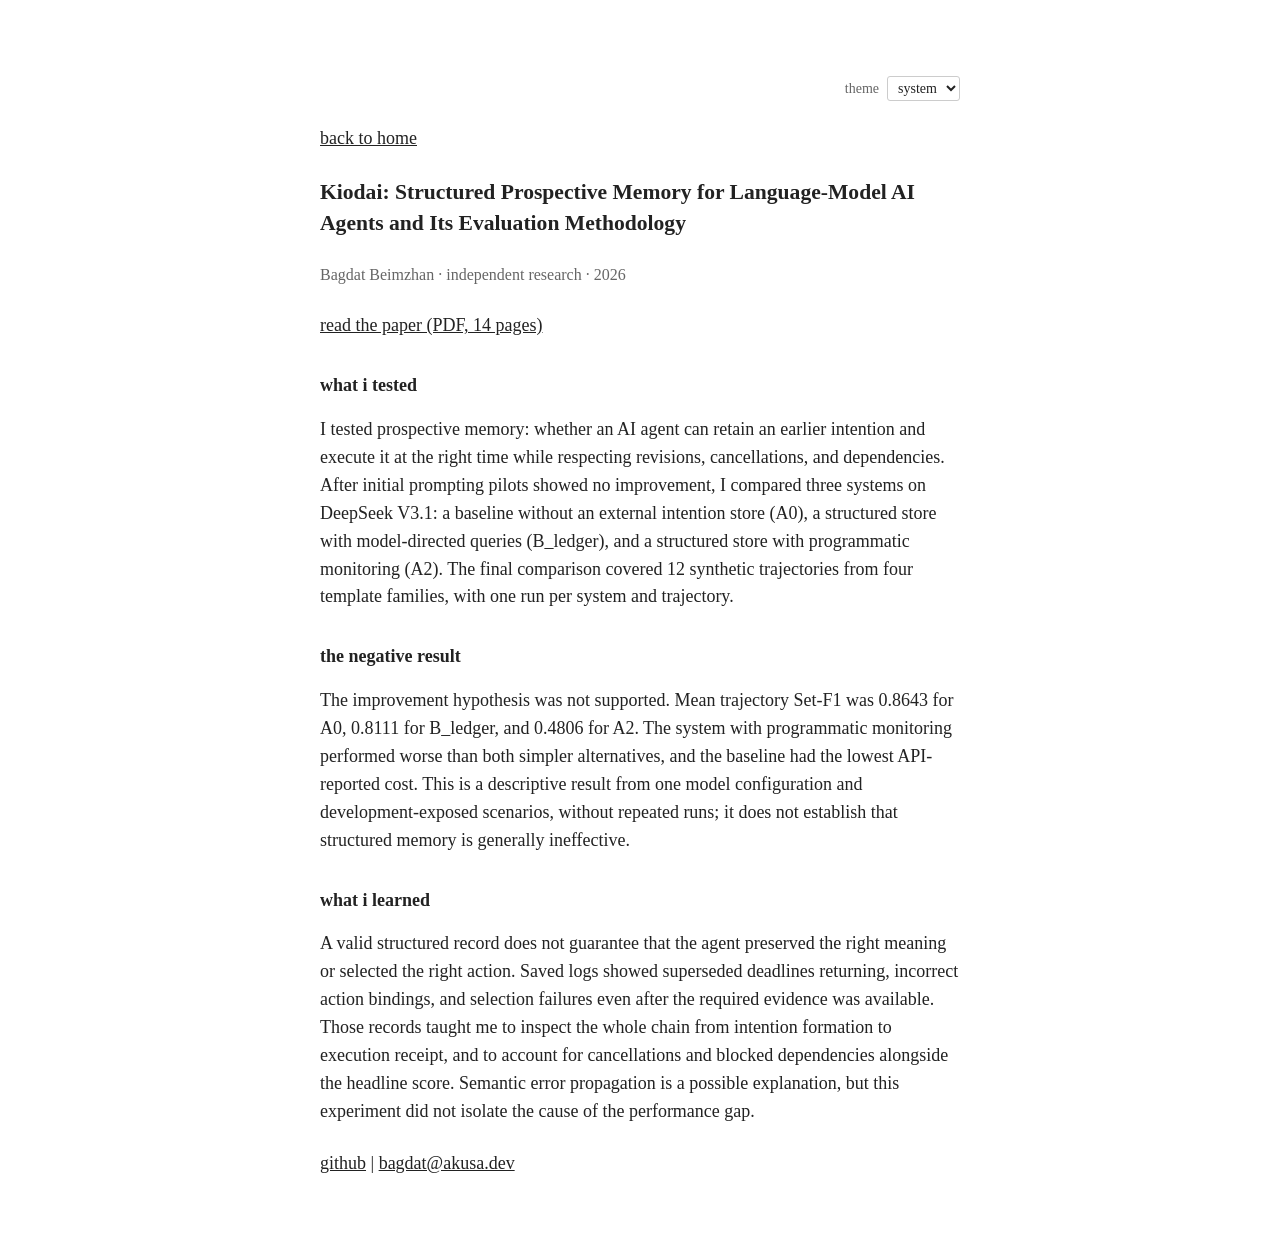
==== kiodai/index.html @ 0b1d7a59 "update 1" ====
<!doctype html>
<html lang="en">
<head>
  <meta charset="utf-8">
  <meta name="viewport" content="width=device-width, initial-scale=1">
  <title>Kiodai - Bagdat Beimzhan</title>
  <meta name="description" content="Kiodai: Bagdat Beimzhan's research on prospective memory in AI agents, evaluated on DeepSeek V3.1, including its negative result and limitations.">
  <script src="/theme.js"></script>
  <link rel="icon" href="/favicon.jpg">
  <link rel="stylesheet" href="/style.css">
</head>
<body>
  <main>
    <div class="theme-control">
      <label for="theme">theme</label>
      <select id="theme" data-theme-picker>
        <option value="system">system</option>
        <option value="light">light</option>
        <option value="dark">dark</option>
      </select>
    </div>

    <p><a href="/">back to home</a></p>
    <h1>Kiodai: Structured Prospective Memory for Language-Model AI Agents and Its Evaluation Methodology</h1>
    <p class="byline">Bagdat Beimzhan · independent research · 2026</p>

    <p><a href="/papers/Kiodai.pdf">read the paper (PDF, 14 pages)</a></p>

    <h2>what i tested</h2>
    <p>I tested prospective memory: whether an AI agent can retain an earlier intention and execute it at the right time while respecting revisions, cancellations, and dependencies. After initial prompting pilots showed no improvement, I compared three systems on DeepSeek V3.1: a baseline without an external intention store (A0), a structured store with model-directed queries (B_ledger), and a structured store with programmatic monitoring (A2). The final comparison covered 12 synthetic trajectories from four template families, with one run per system and trajectory.</p>

    <h2>the negative result</h2>
    <p>The improvement hypothesis was not supported. Mean trajectory Set-F1 was 0.8643 for A0, 0.8111 for B_ledger, and 0.4806 for A2. The system with programmatic monitoring performed worse than both simpler alternatives, and the baseline had the lowest API-reported cost. This is a descriptive result from one model configuration and development-exposed scenarios, without repeated runs; it does not establish that structured memory is generally ineffective.</p>

    <h2>what i learned</h2>
    <p>A valid structured record does not guarantee that the agent preserved the right meaning or selected the right action. Saved logs showed superseded deadlines returning, incorrect action bindings, and selection failures even after the required evidence was available. Those records taught me to inspect the whole chain from intention formation to execution receipt, and to account for cancellations and blocked dependencies alongside the headline score. Semantic error propagation is a possible explanation, but this experiment did not isolate the cause of the performance gap.</p>

    <p><a href="https://github.com/Bagnesium">github</a> | <a href="mailto:bagdat@akusa.dev">bagdat@akusa.dev</a></p>
  </main>
</body>
</html>
---- style.css ----
:root {
  color-scheme: light;
  --page-bg: #fff;
  --page-text: #222;
  --muted: #666;
  --control-border: #ccc;
}

:root[data-theme="dark"] {
  color-scheme: dark;
  --page-bg: #171717;
  --page-text: #e5e5e5;
  --muted: #aaa;
  --control-border: #555;
}

@media (prefers-color-scheme: dark) {
  :root:not([data-theme="light"]):not([data-theme="dark"]) {
    color-scheme: dark;
    --page-bg: #171717;
    --page-text: #e5e5e5;
    --muted: #aaa;
    --control-border: #555;
  }
}

html {
  background: var(--page-bg);
  color: var(--page-text);
  font-family: Georgia, "Times New Roman", serif;
  font-size: 18px;
  line-height: 1.55;
}

body {
  margin: 0;
}

main {
  max-width: 640px;
  margin: 76px auto;
  padding: 0 24px;
}

p {
  margin: 0 0 24px;
}

ul {
  margin: -10px 0 26px;
  padding-left: 36px;
}

li {
  margin: 4px 0;
}

a {
  color: inherit;
}

.theme-control {
  display: flex;
  justify-content: flex-end;
  align-items: center;
  gap: 8px;
  margin-bottom: 24px;
  color: var(--muted);
  font-size: 14px;
}

.theme-control select {
  padding: 3px 6px;
  border: 1px solid var(--control-border);
  border-radius: 3px;
  background: var(--page-bg);
  color: var(--page-text);
  font: inherit;
}

:focus-visible {
  outline: 2px solid var(--page-text);
  outline-offset: 4px;
}

h1 {
  margin: 0 0 24px;
  font-size: 1.2rem;
  line-height: 1.45;
}

h2 {
  margin: 32px 0 16px;
  font-size: 1rem;
}

.byline {
  color: var(--muted);
  font-size: 16px;
}

@media (max-width: 640px) {
  html {
    font-size: 16px;
  }

  main {
    margin: 42px auto;
    padding: 0 22px;
  }
}
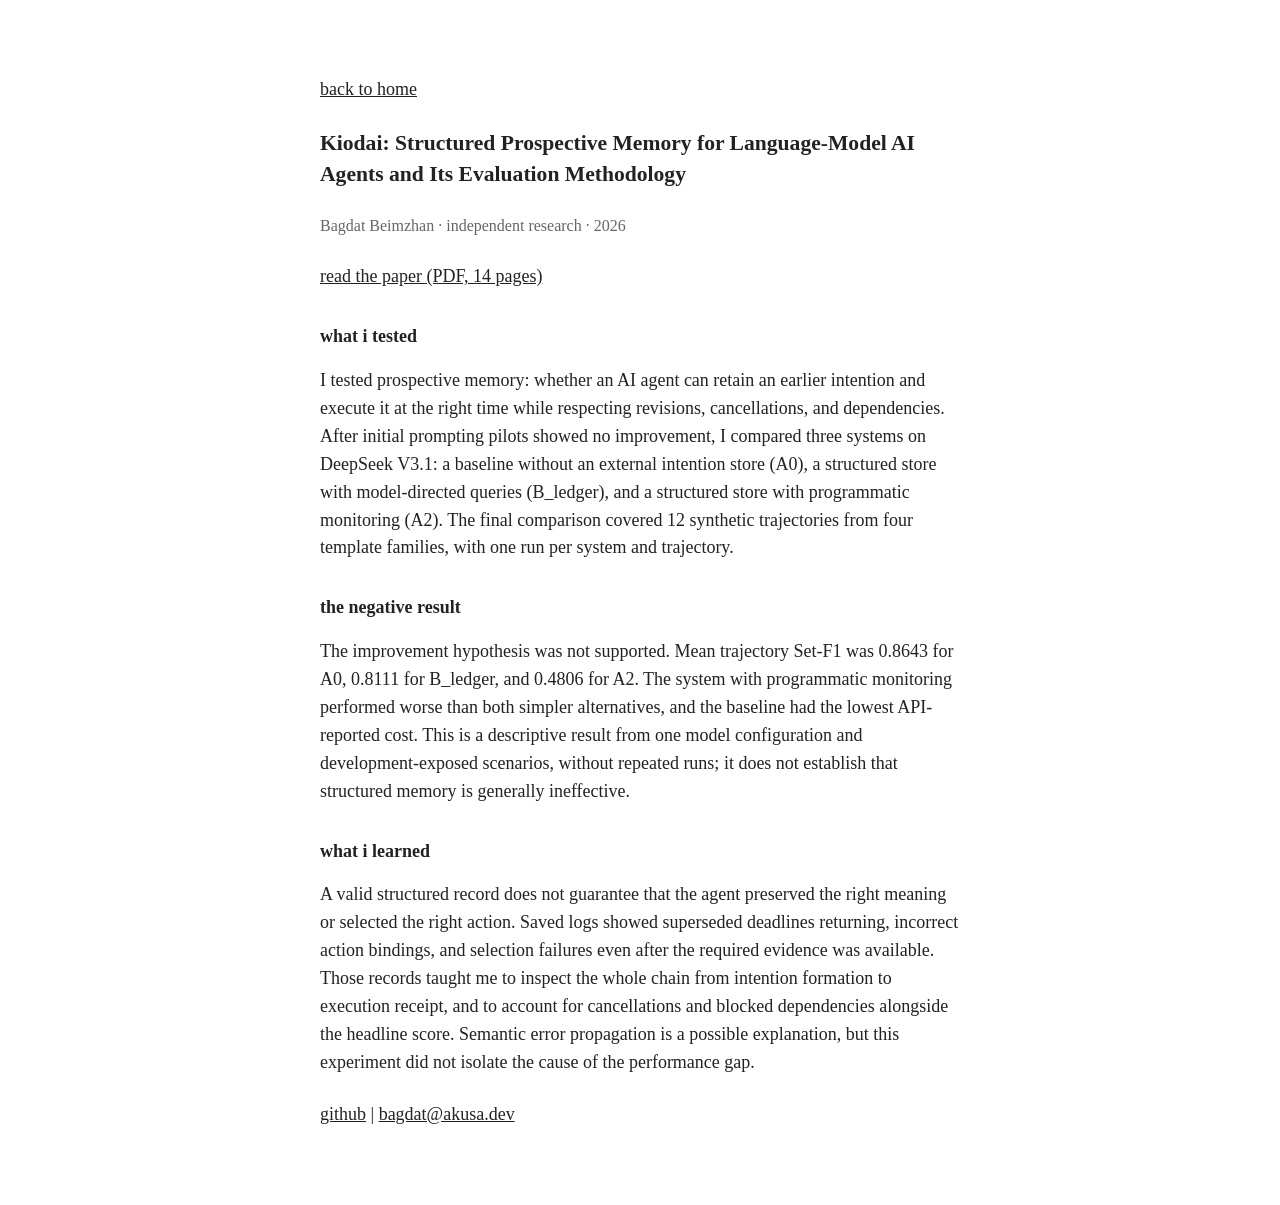
==== commit aae245b6: "update 2" ====
--- a/kiodai/index.html
+++ b/kiodai/index.html
@@ -5,21 +5,11 @@
   <meta name="viewport" content="width=device-width, initial-scale=1">
   <title>Kiodai - Bagdat Beimzhan</title>
   <meta name="description" content="Kiodai: Bagdat Beimzhan's research on prospective memory in AI agents, evaluated on DeepSeek V3.1, including its negative result and limitations.">
-  <script src="/theme.js"></script>
   <link rel="icon" href="/favicon.jpg">
   <link rel="stylesheet" href="/style.css">
 </head>
 <body>
   <main>
-    <div class="theme-control">
-      <label for="theme">theme</label>
-      <select id="theme" data-theme-picker>
-        <option value="system">system</option>
-        <option value="light">light</option>
-        <option value="dark">dark</option>
-      </select>
-    </div>
-
     <p><a href="/">back to home</a></p>
     <h1>Kiodai: Structured Prospective Memory for Language-Model AI Agents and Its Evaluation Methodology</h1>
     <p class="byline">Bagdat Beimzhan · independent research · 2026</p>
--- a/style.css
+++ b/style.css
@@ -1,26 +1,15 @@
 :root {
-  color-scheme: light;
+  color-scheme: light dark;
   --page-bg: #fff;
   --page-text: #222;
   --muted: #666;
-  --control-border: #ccc;
-}
-
-:root[data-theme="dark"] {
-  color-scheme: dark;
-  --page-bg: #171717;
-  --page-text: #e5e5e5;
-  --muted: #aaa;
-  --control-border: #555;
 }
 
 @media (prefers-color-scheme: dark) {
-  :root:not([data-theme="light"]):not([data-theme="dark"]) {
-    color-scheme: dark;
+  :root {
     --page-bg: #171717;
     --page-text: #e5e5e5;
     --muted: #aaa;
-    --control-border: #555;
   }
 }
 
@@ -59,25 +48,6 @@
   color: inherit;
 }
 
-.theme-control {
-  display: flex;
-  justify-content: flex-end;
-  align-items: center;
-  gap: 8px;
-  margin-bottom: 24px;
-  color: var(--muted);
-  font-size: 14px;
-}
-
-.theme-control select {
-  padding: 3px 6px;
-  border: 1px solid var(--control-border);
-  border-radius: 3px;
-  background: var(--page-bg);
-  color: var(--page-text);
-  font: inherit;
-}
-
 :focus-visible {
   outline: 2px solid var(--page-text);
   outline-offset: 4px;
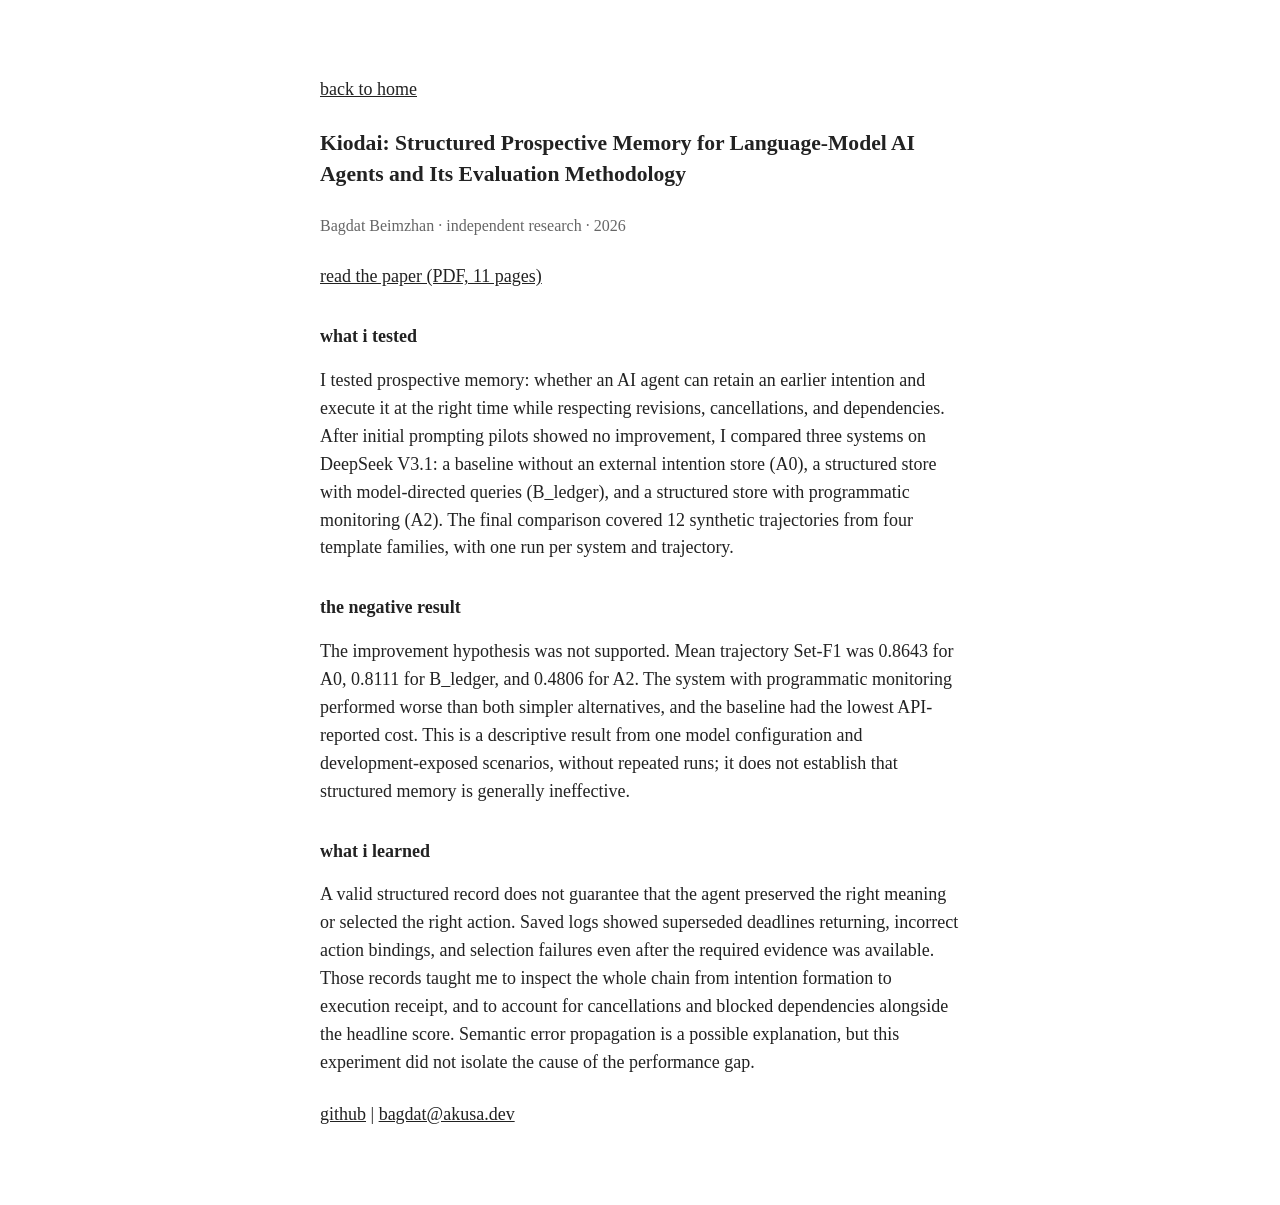
==== commit 775933d5: "update 4" ====
--- a/kiodai/index.html
+++ b/kiodai/index.html
@@ -14,7 +14,7 @@
     <h1>Kiodai: Structured Prospective Memory for Language-Model AI Agents and Its Evaluation Methodology</h1>
     <p class="byline">Bagdat Beimzhan · independent research · 2026</p>
 
-    <p><a href="/papers/Kiodai.pdf">read the paper (PDF, 14 pages)</a></p>
+    <p><a href="/papers/Kiodai.pdf">read the paper (PDF, 11 pages)</a></p>
 
     <h2>what i tested</h2>
     <p>I tested prospective memory: whether an AI agent can retain an earlier intention and execute it at the right time while respecting revisions, cancellations, and dependencies. After initial prompting pilots showed no improvement, I compared three systems on DeepSeek V3.1: a baseline without an external intention store (A0), a structured store with model-directed queries (B_ledger), and a structured store with programmatic monitoring (A2). The final comparison covered 12 synthetic trajectories from four template families, with one run per system and trajectory.</p>
--- a/style.css
+++ b/style.css
@@ -19,6 +19,11 @@
   font-family: Georgia, "Times New Roman", serif;
   font-size: 18px;
   line-height: 1.55;
+  scrollbar-width: none;
+}
+
+html::-webkit-scrollbar {
+  display: none;
 }
 
 body {
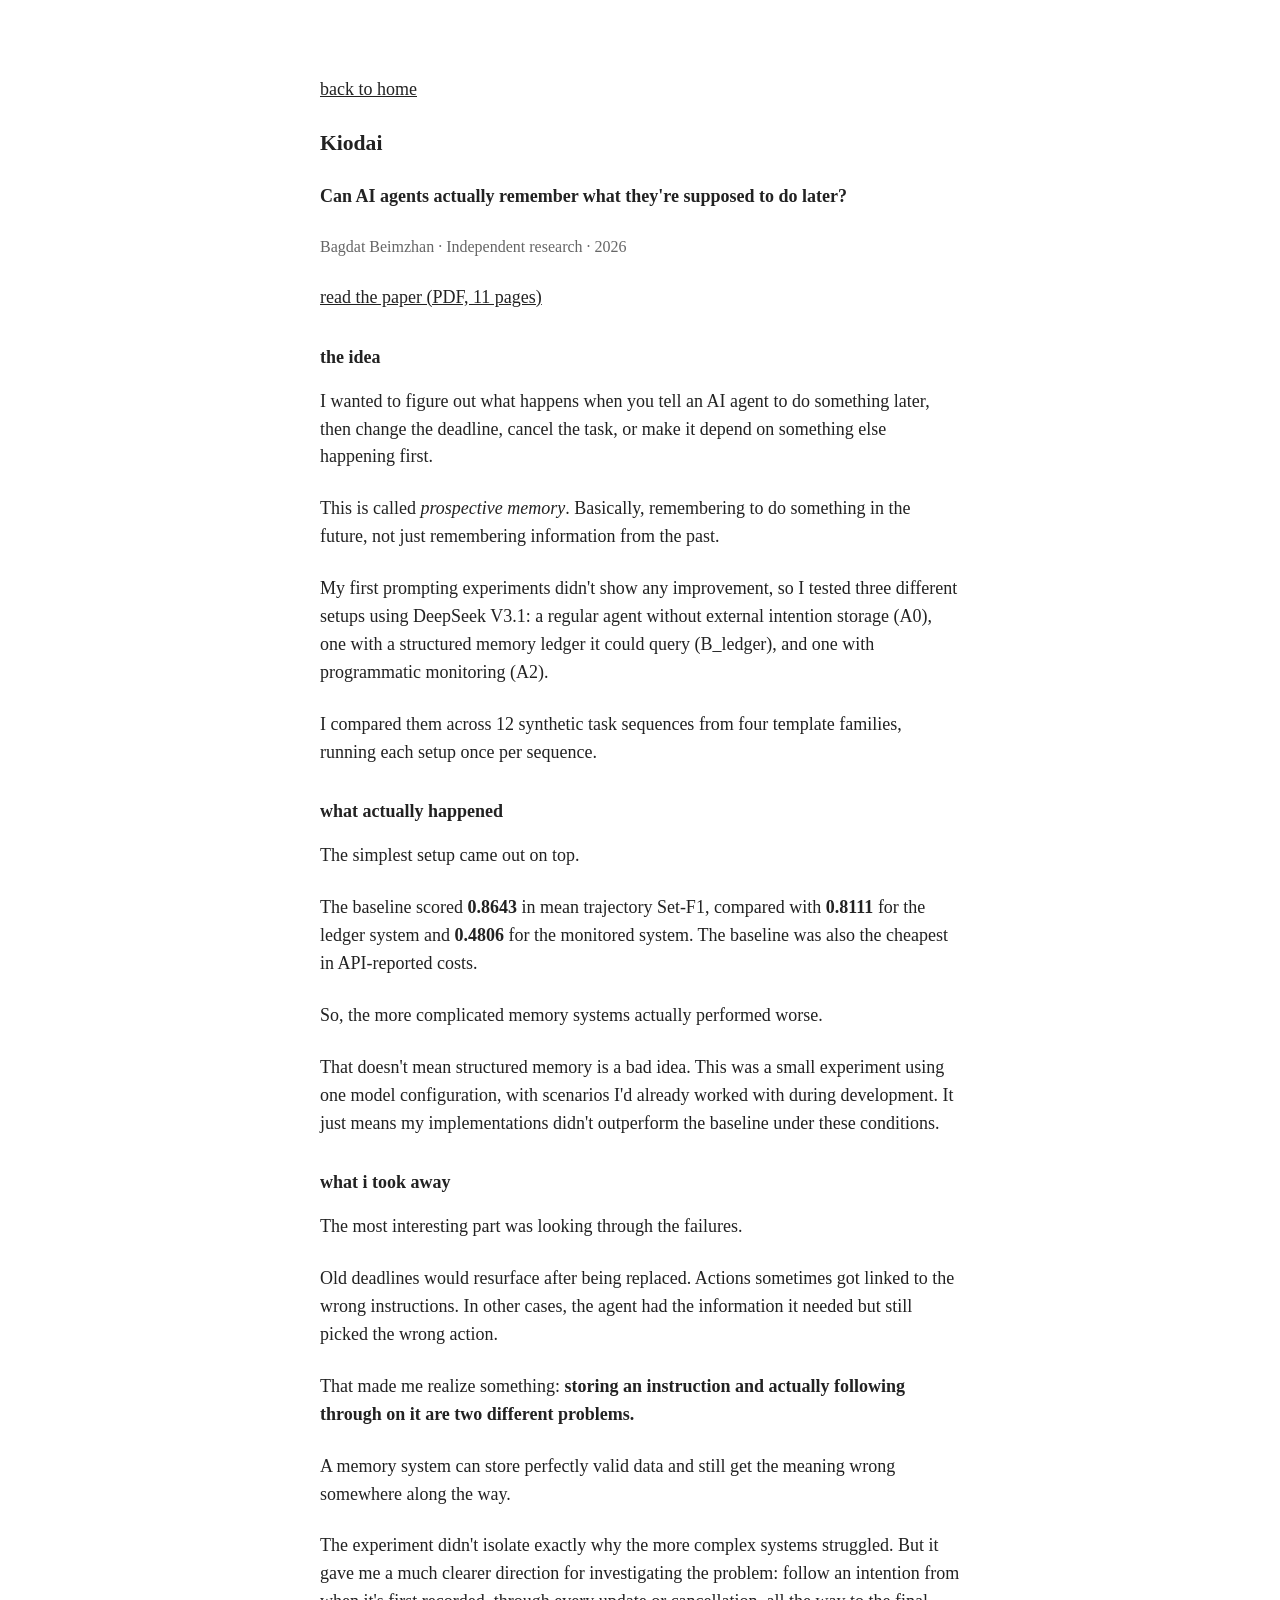
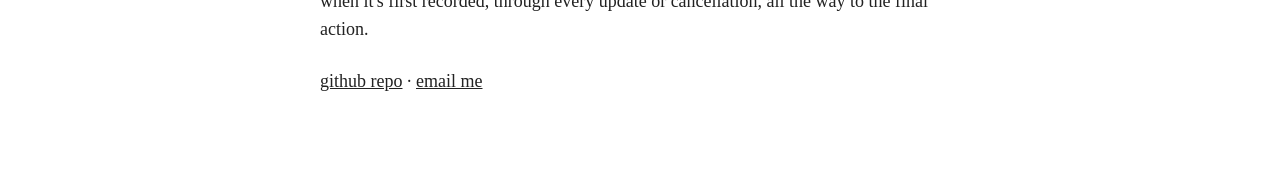
==== commit 6a0e8262: "update 5" ====
--- a/kiodai/index.html
+++ b/kiodai/index.html
@@ -11,21 +11,42 @@
 <body>
   <main>
     <p><a href="/">back to home</a></p>
-    <h1>Kiodai: Structured Prospective Memory for Language-Model AI Agents and Its Evaluation Methodology</h1>
-    <p class="byline">Bagdat Beimzhan · independent research · 2026</p>
+    <h1>Kiodai</h1>
+    <p><strong>Can AI agents actually remember what they're supposed to do later?</strong></p>
+    <p class="byline">Bagdat Beimzhan · Independent research · 2026</p>
 
     <p><a href="/papers/Kiodai.pdf">read the paper (PDF, 11 pages)</a></p>
 
-    <h2>what i tested</h2>
-    <p>I tested prospective memory: whether an AI agent can retain an earlier intention and execute it at the right time while respecting revisions, cancellations, and dependencies. After initial prompting pilots showed no improvement, I compared three systems on DeepSeek V3.1: a baseline without an external intention store (A0), a structured store with model-directed queries (B_ledger), and a structured store with programmatic monitoring (A2). The final comparison covered 12 synthetic trajectories from four template families, with one run per system and trajectory.</p>
+    <h2>the idea</h2>
+    <p>I wanted to figure out what happens when you tell an AI agent to do something later, then change the deadline, cancel the task, or make it depend on something else happening first.</p>
 
-    <h2>the negative result</h2>
-    <p>The improvement hypothesis was not supported. Mean trajectory Set-F1 was 0.8643 for A0, 0.8111 for B_ledger, and 0.4806 for A2. The system with programmatic monitoring performed worse than both simpler alternatives, and the baseline had the lowest API-reported cost. This is a descriptive result from one model configuration and development-exposed scenarios, without repeated runs; it does not establish that structured memory is generally ineffective.</p>
+    <p>This is called <em>prospective memory</em>. Basically, remembering to do something in the future, not just remembering information from the past.</p>
 
-    <h2>what i learned</h2>
-    <p>A valid structured record does not guarantee that the agent preserved the right meaning or selected the right action. Saved logs showed superseded deadlines returning, incorrect action bindings, and selection failures even after the required evidence was available. Those records taught me to inspect the whole chain from intention formation to execution receipt, and to account for cancellations and blocked dependencies alongside the headline score. Semantic error propagation is a possible explanation, but this experiment did not isolate the cause of the performance gap.</p>
+    <p>My first prompting experiments didn't show any improvement, so I tested three different setups using DeepSeek V3.1: a regular agent without external intention storage (A0), one with a structured memory ledger it could query (B_ledger), and one with programmatic monitoring (A2).</p>
 
-    <p><a href="https://github.com/Bagnesium">github</a> | <a href="mailto:bagdat@akusa.dev">bagdat@akusa.dev</a></p>
+    <p>I compared them across 12 synthetic task sequences from four template families, running each setup once per sequence.</p>
+
+    <h2>what actually happened</h2>
+    <p>The simplest setup came out on top.</p>
+
+    <p>The baseline scored <strong>0.8643</strong> in mean trajectory Set-F1, compared with <strong>0.8111</strong> for the ledger system and <strong>0.4806</strong> for the monitored system. The baseline was also the cheapest in API-reported costs.</p>
+
+    <p>So, the more complicated memory systems actually performed worse.</p>
+
+    <p>That doesn't mean structured memory is a bad idea. This was a small experiment using one model configuration, with scenarios I'd already worked with during development. It just means my implementations didn't outperform the baseline under these conditions.</p>
+
+    <h2>what i took away</h2>
+    <p>The most interesting part was looking through the failures.</p>
+
+    <p>Old deadlines would resurface after being replaced. Actions sometimes got linked to the wrong instructions. In other cases, the agent had the information it needed but still picked the wrong action.</p>
+
+    <p>That made me realize something: <strong>storing an instruction and actually following through on it are two different problems.</strong></p>
+
+    <p>A memory system can store perfectly valid data and still get the meaning wrong somewhere along the way.</p>
+
+    <p>The experiment didn't isolate exactly why the more complex systems struggled. But it gave me a much clearer direction for investigating the problem: follow an intention from when it's first recorded, through every update or cancellation, all the way to the final action.</p>
+
+    <p><a href="https://github.com/Bagnesium/Kiodai">github repo</a> · <a href="mailto:bagdat@akusa.dev">email me</a></p>
   </main>
 </body>
 </html>
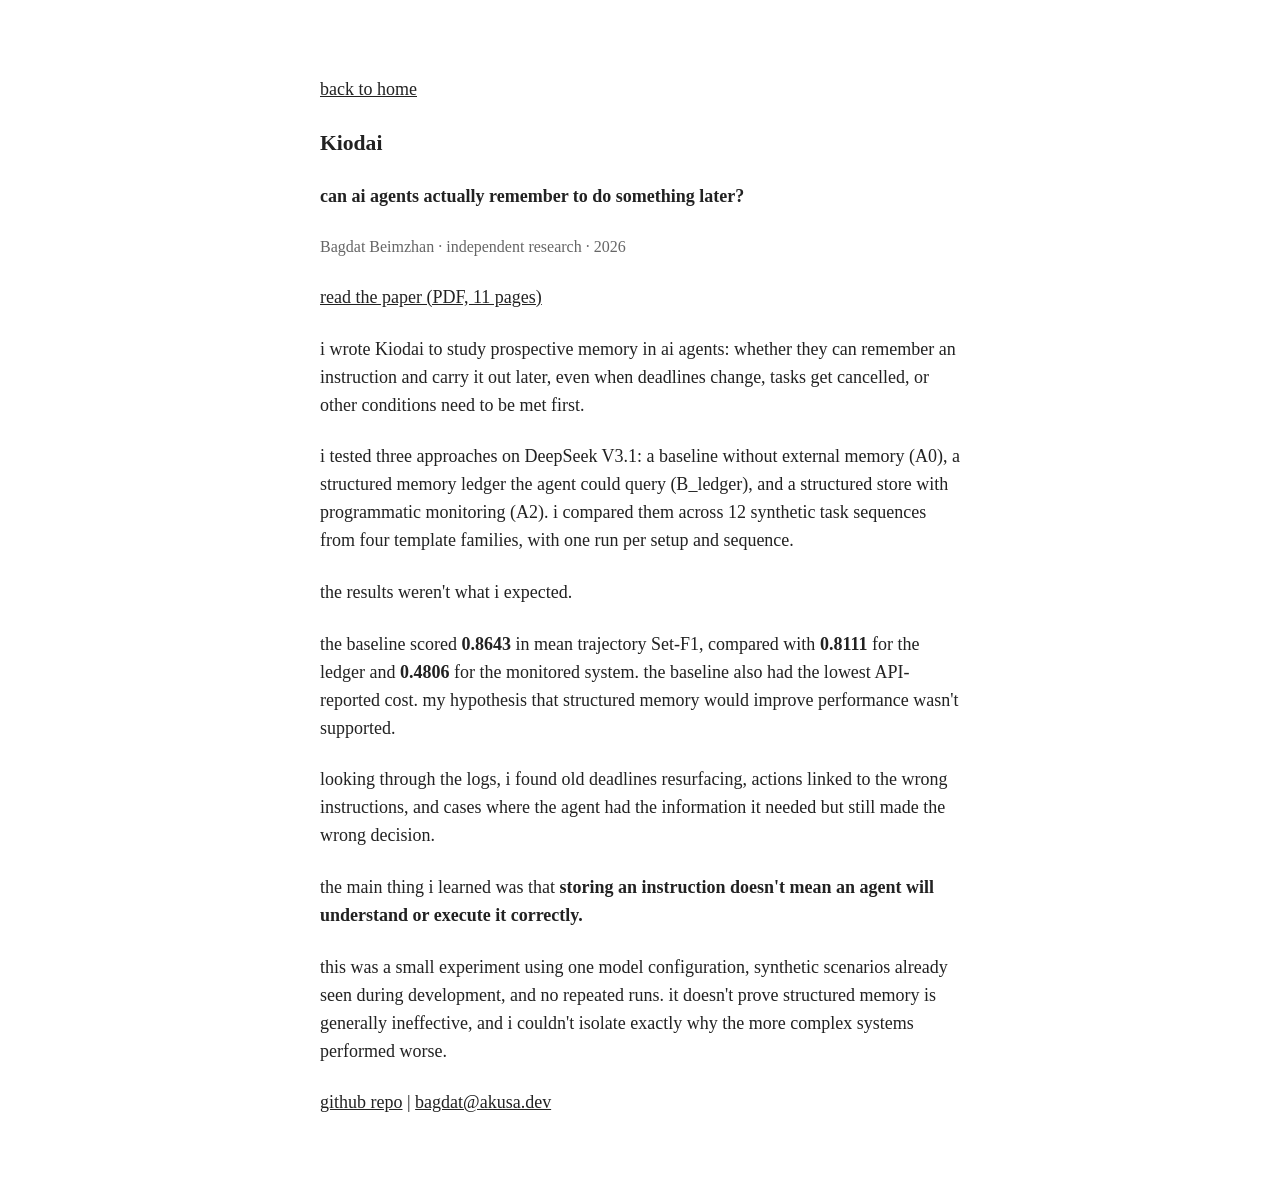
==== commit 53f84dd7: "update 6" ====
--- a/kiodai/index.html
+++ b/kiodai/index.html
@@ -10,43 +10,28 @@
 </head>
 <body>
   <main>
-    <p><a href="/">back to home</a></p>
+    <p><a href="https://bagdatbeimzhan.com/">back to home</a></p>
     <h1>Kiodai</h1>
-    <p><strong>Can AI agents actually remember what they're supposed to do later?</strong></p>
-    <p class="byline">Bagdat Beimzhan · Independent research · 2026</p>
+    <p><strong>can ai agents actually remember to do something later?</strong></p>
+    <p class="byline">Bagdat Beimzhan · independent research · 2026</p>
 
-    <p><a href="/papers/Kiodai.pdf">read the paper (PDF, 11 pages)</a></p>
+    <p><a href="https://bagdatbeimzhan.com/papers/Kiodai.pdf">read the paper (PDF, 11 pages)</a></p>
 
-    <h2>the idea</h2>
-    <p>I wanted to figure out what happens when you tell an AI agent to do something later, then change the deadline, cancel the task, or make it depend on something else happening first.</p>
+    <p>i wrote Kiodai to study prospective memory in ai agents: whether they can remember an instruction and carry it out later, even when deadlines change, tasks get cancelled, or other conditions need to be met first.</p>
 
-    <p>This is called <em>prospective memory</em>. Basically, remembering to do something in the future, not just remembering information from the past.</p>
+    <p>i tested three approaches on DeepSeek V3.1: a baseline without external memory (A0), a structured memory ledger the agent could query (B_ledger), and a structured store with programmatic monitoring (A2). i compared them across 12 synthetic task sequences from four template families, with one run per setup and sequence.</p>
 
-    <p>My first prompting experiments didn't show any improvement, so I tested three different setups using DeepSeek V3.1: a regular agent without external intention storage (A0), one with a structured memory ledger it could query (B_ledger), and one with programmatic monitoring (A2).</p>
+    <p>the results weren't what i expected.</p>
 
-    <p>I compared them across 12 synthetic task sequences from four template families, running each setup once per sequence.</p>
+    <p>the baseline scored <strong>0.8643</strong> in mean trajectory Set-F1, compared with <strong>0.8111</strong> for the ledger and <strong>0.4806</strong> for the monitored system. the baseline also had the lowest API-reported cost. my hypothesis that structured memory would improve performance wasn't supported.</p>
 
-    <h2>what actually happened</h2>
-    <p>The simplest setup came out on top.</p>
+    <p>looking through the logs, i found old deadlines resurfacing, actions linked to the wrong instructions, and cases where the agent had the information it needed but still made the wrong decision.</p>
 
-    <p>The baseline scored <strong>0.8643</strong> in mean trajectory Set-F1, compared with <strong>0.8111</strong> for the ledger system and <strong>0.4806</strong> for the monitored system. The baseline was also the cheapest in API-reported costs.</p>
+    <p>the main thing i learned was that <strong>storing an instruction doesn't mean an agent will understand or execute it correctly.</strong></p>
 
-    <p>So, the more complicated memory systems actually performed worse.</p>
+    <p>this was a small experiment using one model configuration, synthetic scenarios already seen during development, and no repeated runs. it doesn't prove structured memory is generally ineffective, and i couldn't isolate exactly why the more complex systems performed worse.</p>
 
-    <p>That doesn't mean structured memory is a bad idea. This was a small experiment using one model configuration, with scenarios I'd already worked with during development. It just means my implementations didn't outperform the baseline under these conditions.</p>
-
-    <h2>what i took away</h2>
-    <p>The most interesting part was looking through the failures.</p>
-
-    <p>Old deadlines would resurface after being replaced. Actions sometimes got linked to the wrong instructions. In other cases, the agent had the information it needed but still picked the wrong action.</p>
-
-    <p>That made me realize something: <strong>storing an instruction and actually following through on it are two different problems.</strong></p>
-
-    <p>A memory system can store perfectly valid data and still get the meaning wrong somewhere along the way.</p>
-
-    <p>The experiment didn't isolate exactly why the more complex systems struggled. But it gave me a much clearer direction for investigating the problem: follow an intention from when it's first recorded, through every update or cancellation, all the way to the final action.</p>
-
-    <p><a href="https://github.com/Bagnesium/Kiodai">github repo</a> · <a href="mailto:bagdat@akusa.dev">email me</a></p>
+    <p><a href="https://github.com/Bagnesium/Kiodai">github repo</a> | <a href="mailto:bagdat@akusa.dev">bagdat@akusa.dev</a></p>
   </main>
 </body>
 </html>
